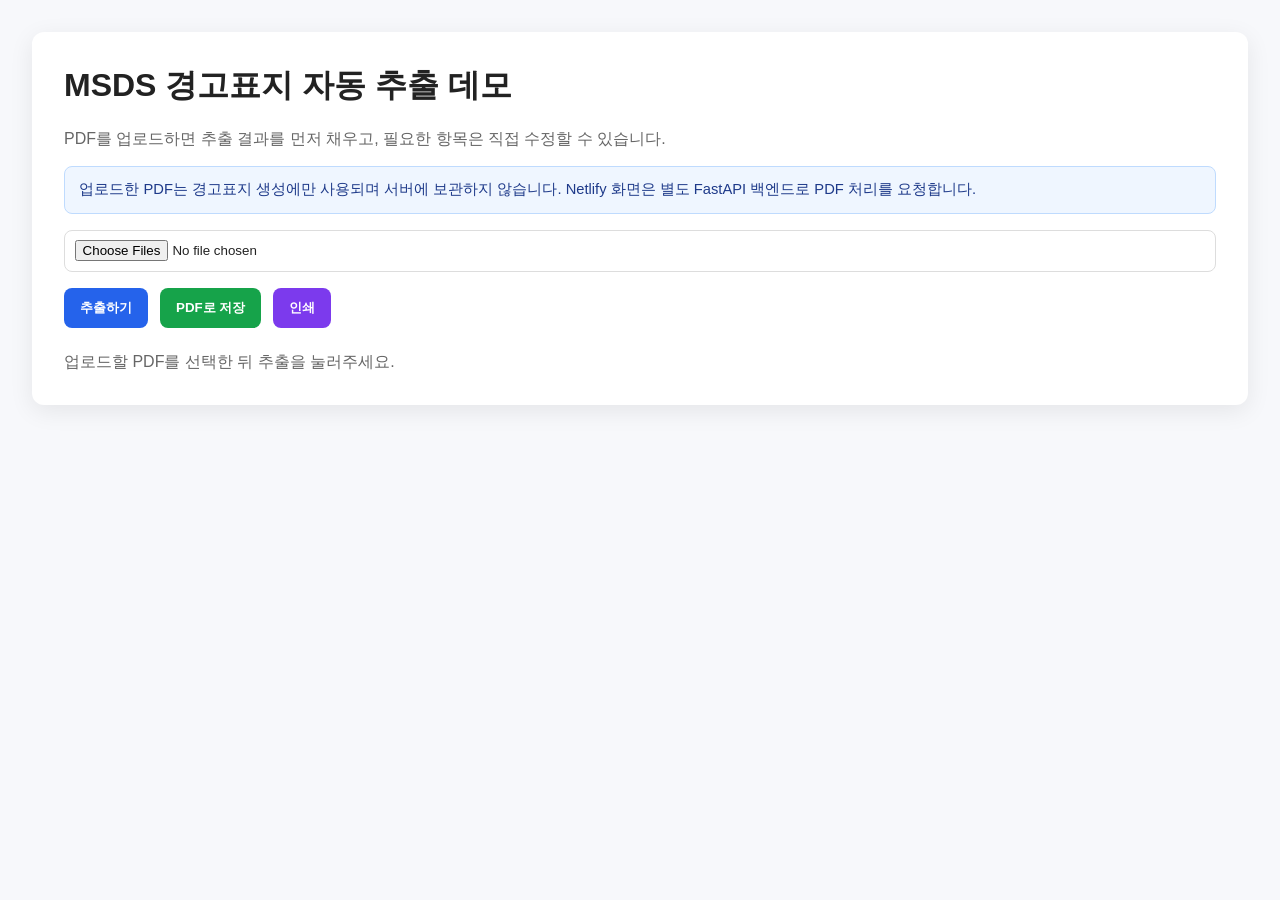
==== netlify/index.html @ 4b5869f7 "Add files via upload" ====
<!doctype html>
<html lang="ko">
  <head>
    <meta charset="utf-8" />
    <meta name="viewport" content="width=device-width, initial-scale=1" />
    <title>MSDS 경고표지 데모</title>
    <style>
      body { font-family: Arial, sans-serif; margin: 2rem; background: #f7f8fb; color: #222; }
      .wrap { max-width: 1180px; margin: 0 auto; background: white; padding: 2rem; border-radius: 12px; box-shadow: 0 6px 24px rgba(0,0,0,0.08); }
      h1 { margin-top: 0; }
      form { display: flex; flex-direction: column; gap: 1rem; margin-bottom: 1.5rem; }
      input[type="file"] { border: 1px solid #ddd; padding: 0.6rem; border-radius: 8px; }
      button { padding: 0.7rem 1rem; border: 0; border-radius: 8px; cursor: pointer; background: #2563eb; color: white; font-weight: bold; }
      input[type="text"], textarea, select { width: 100%; box-sizing: border-box; border: 1px solid #d1d5db; border-radius: 8px; padding: 0.55rem 0.65rem; font: inherit; background: #fff; }
      textarea { min-height: 96px; resize: vertical; line-height: 1.45; }
      .actions { display: flex; gap: 0.75rem; flex-wrap: wrap; }
      .card { border: 1px solid #e5e7eb; border-radius: 10px; padding: 1rem; margin-bottom: 1rem; }
      .muted { color: #666; }
      .notice { margin: 0 0 1rem; padding: 0.75rem 0.9rem; border: 1px solid #bfdbfe; border-radius: 8px; background: #eff6ff; color: #1e3a8a; font-size: 0.92rem; line-height: 1.45; }
      .grid { display: grid; gap: 1rem; }
      .field { margin-bottom: 0.85rem; }
      .label { display: block; font-weight: bold; color: #374151; margin-bottom: 0.35rem; }
      .two-col { display: grid; grid-template-columns: repeat(2, minmax(0, 1fr)); gap: 0.85rem; }
      .workbench { display: grid; grid-template-columns: minmax(0, 1.05fr) minmax(360px, 0.95fr); gap: 1rem; align-items: start; }
      .editor-panel, .preview-panel { min-width: 0; }
      .pictogram-list { display: flex; gap: 0.75rem; flex-wrap: wrap; margin-top: 0.5rem; }
      .pictogram-item { width: 86px; margin: 0; text-align: center; border: 1px solid #e5e7eb; border-radius: 8px; padding: 0.45rem; cursor: pointer; background: #fff; }
      .pictogram-item input { margin-bottom: 0.25rem; }
      .pictogram-item img { width: 54px; height: 54px; object-fit: contain; display: block; margin: 0 auto 0.3rem; }
      .pictogram-item span { font-size: 0.8rem; color: #374151; line-height: 1.2; }
      .pictogram-item:has(input:checked) { border-color: #2563eb; box-shadow: 0 0 0 2px rgba(37,99,235,0.15); }
      .warning-label { border: 2px solid #111827; background: #fff; color: #111827; }
      .warning-label h4 { margin: 0; padding: 0.7rem 0.85rem; font-size: 1.35rem; line-height: 1.25; text-align: center; border-bottom: 2px solid #111827; }
      .warning-body { padding: 0.9rem; }
      .signal-word { text-align: center; font-size: 1.25rem; font-weight: 800; margin-bottom: 0.8rem; }
      .preview-pictograms { display: flex; justify-content: center; gap: 0.55rem; flex-wrap: wrap; margin-bottom: 0.9rem; }
      .preview-pictograms img { width: 72px; height: 72px; object-fit: contain; }
      .preview-section { border-top: 1px solid #d1d5db; padding-top: 0.65rem; margin-top: 0.65rem; }
      .preview-section strong { display: block; margin-bottom: 0.35rem; }
      .preview-section ul { margin: 0; padding-left: 1.2rem; }
      .preview-section li { margin-bottom: 0.25rem; line-height: 1.35; }
      .preview-note { margin-top: 0.35rem; font-size: 0.82rem; color: #6b7280; }
      .supplier-box { font-size: 0.92rem; line-height: 1.4; }
      @media (max-width: 980px) { .workbench { grid-template-columns: 1fr; } }
      @media (max-width: 720px) { body { margin: 1rem; } .wrap { padding: 1rem; } .two-col { grid-template-columns: 1fr; } }
    </style>
  </head>
  <body>
    <div class="wrap">
      <h1>MSDS 경고표지 자동 추출 데모</h1>
      <p class="muted">PDF를 업로드하면 추출 결과를 먼저 채우고, 필요한 항목은 직접 수정할 수 있습니다.</p>
      <div class="notice">업로드한 PDF는 경고표지 생성에만 사용되며 서버에 보관하지 않습니다. Netlify 화면은 별도 FastAPI 백엔드로 PDF 처리를 요청합니다.</div>

      <form id="upload-form">
        <input id="files" type="file" name="files" multiple accept="application/pdf" />
        <div class="actions">
          <button type="submit">추출하기</button>
          <button type="button" id="download-btn" style="background:#16a34a;">PDF로 저장</button>
          <button type="button" id="print-btn" style="background:#7c3aed;">인쇄</button>
          <button type="button" id="reset-btn" style="background:#dc2626; display:none;">처음으로 돌아가기</button>
        </div>
      </form>

      <div id="status" class="muted">업로드할 PDF를 선택한 뒤 추출을 눌러주세요.</div>
      <div id="result" class="grid"></div>
    </div>

    <script src="/config.js"></script>
    <script>
      let lastResults = [];
      let pictogramOptions = [];
      const API_BASE_URL = (window.MSDS_API_BASE_URL || "").replace(/\/$/, "");
      const form = document.getElementById('upload-form');
      const resultDiv = document.getElementById('result');
      const statusDiv = document.getElementById('status');

      loadPictogramOptions();

      async function loadPictogramOptions() {
        try {
          const response = await fetch('/pictograms.json');
          const data = await response.json();
          pictogramOptions = data.options || [];
        } catch (error) {
          console.error(error);
        }
      }

      form.addEventListener('submit', async (event) => {
        event.preventDefault();
        const input = document.getElementById('files');
        const formData = new FormData();
        Array.from(input.files).forEach((file) => formData.append('files', file));

        statusDiv.textContent = '처리 중입니다...';
        try {
          const response = await fetch(apiUrl('/extract'), { method: 'POST', body: formData });
          const data = await response.json();
          if (!response.ok) throw new Error(data.detail || '처리할 수 없는 파일입니다.');
          lastResults = data.results || [];
          renderResults(lastResults);
          statusDiv.textContent = `${lastResults.length}개 파일 처리 완료`;
        } catch (error) {
          statusDiv.textContent = error.message || '오류가 발생했습니다.';
          console.error(error);
        }
      });

      document.getElementById('download-btn').addEventListener('click', async () => {
        if (!lastResults.length) return;
        const response = await fetch(apiUrl('/download-pdf'), {
          method: 'POST',
          headers: { 'Content-Type': 'application/json' },
          body: JSON.stringify({ results: lastResults })
        });
        if (!response.ok) {
          const data = await response.json().catch(() => ({}));
          statusDiv.textContent = data.detail || 'PDF 저장 중 오류가 발생했습니다.';
          return;
        }
        const blob = await response.blob();
        const url = URL.createObjectURL(blob);
        const link = document.createElement('a');
        link.href = url;
        link.download = getDownloadFilename(response) || getLocalDownloadFilename();
        link.click();
        URL.revokeObjectURL(url);
      });

      document.getElementById('print-btn').addEventListener('click', () => window.print());

      document.getElementById('reset-btn').addEventListener('click', () => {
        resultDiv.innerHTML = '';
        statusDiv.textContent = '업로드할 PDF를 선택한 뒤 추출을 눌러주세요.';
        document.getElementById('files').value = '';
        document.getElementById('reset-btn').style.display = 'none';
        lastResults = [];
      });

      function apiUrl(path) {
        return `${API_BASE_URL}${path}`;
      }

      function getDownloadFilename(response) {
        const header = response.headers.get('Content-Disposition') || '';
        const utf8Match = header.match(/filename\*=UTF-8''([^;]+)/i);
        if (utf8Match) return decodeURIComponent(utf8Match[1]);
        const asciiMatch = header.match(/filename="?([^";]+)"?/i);
        return asciiMatch ? asciiMatch[1] : '';
      }

      function getLocalDownloadFilename() {
        if (!lastResults.length) return '경고표지.pdf';
        const firstName = String(lastResults[0].filename || 'MSDS').replace(/\.pdf$/i, '').replace(/[\\/:*?"<>|]+/g, '_');
        return lastResults.length === 1 ? `경고표지_${firstName}.pdf` : `경고표지_${firstName}_외${lastResults.length - 1}건.pdf`;
      }

      function escapeHtml(value) {
        return String(value ?? '').replace(/[&<>"']/g, (char) => ({
          '&': '&amp;', '<': '&lt;', '>': '&gt;', '"': '&quot;', "'": '&#39;'
        })[char]);
      }

      function splitLines(value) {
        return String(value || '').split('\n').map((line) => line.trim()).filter(Boolean);
      }

      function joinLines(value) {
        return Array.isArray(value) ? value.join('\n') : '';
      }

      function refreshPictogramImages(item) {
        item.pictogram_images = item.pictograms.map((label) => {
          const option = pictogramOptions.find((entry) => entry.label === label);
          return option ? { label, url: option.url } : null;
        }).filter(Boolean);
      }

      function renderPictogramEditor(item, index) {
        const selected = new Set(item.pictograms || []);
        return `<div class="pictogram-list">${pictogramOptions.map((entry) => `
          <label class="pictogram-item">
            <input type="checkbox" data-index="${index}" data-field="pictograms" value="${escapeHtml(entry.label)}" ${selected.has(entry.label) ? 'checked' : ''} />
            <img src="${escapeHtml(entry.url)}" alt="${escapeHtml(entry.label)}" />
            <span>${escapeHtml(entry.label)}</span>
          </label>
        `).join('')}</div>`;
      }

      function renderPreview(item) {
        const supplier = item.supplier || {};
        const hazardList = item.hazard_phrases || [];
        const precautions = item.precaution_sections || {};
        const precautionGroups = [
          ['예방', precautions['예방'] || []],
          ['대응', precautions['대응'] || []],
          ['저장', precautions['저장'] || []],
          ['폐기', precautions['폐기'] || []]
        ].filter(([, entries]) => entries.length);
        const pictograms = (item.pictogram_images || []).map((entry) => `
          <img src="${escapeHtml(entry.url)}" alt="${escapeHtml(entry.label)}" title="${escapeHtml(entry.label)}" />
        `).join('');

        return `
          <div class="warning-label">
            <h4>${escapeHtml(item.product_name || '제품명')}</h4>
            <div class="warning-body">
              <div class="preview-pictograms">${pictograms}</div>
              <div class="signal-word">${escapeHtml(item.signal_word || '')}</div>
              <div class="preview-section">
                <strong>유해·위험 문구</strong>
                <ul>${hazardList.map((entry) => `<li>${escapeHtml(entry)}</li>`).join('')}</ul>
              </div>
              <div class="preview-section">
                <strong>예방조치 문구</strong>
                ${precautionGroups.map(([groupName, entries]) => `
                  <div class="preview-note">${escapeHtml(groupName)}</div>
                  <ul>${entries.map((entry) => `<li>${escapeHtml(entry)}</li>`).join('')}</ul>
                `).join('')}
              </div>
              <div class="preview-section supplier-box">
                <strong>공급자 정보</strong>
                <div>${escapeHtml(supplier.company_name || '')}</div>
                <div>${escapeHtml(supplier.address || '')}</div>
                <div>${escapeHtml(supplier.emergency_phone || '')}</div>
              </div>
            </div>
          </div>
        `;
      }

      function updatePrecautionStatements(item) {
        item.precaution_statements = Object.values(item.precaution_sections || {}).flat();
      }

      function updatePreview(index) {
        const target = resultDiv.querySelector(`[data-preview-index="${index}"]`);
        if (target) target.innerHTML = renderPreview(lastResults[index]);
      }

      function bindEditors() {
        resultDiv.querySelectorAll('input[type="text"], textarea, select').forEach((element) => {
          element.addEventListener('input', handleEdit);
          element.addEventListener('change', handleEdit);
        });
        resultDiv.querySelectorAll('input[type="checkbox"][data-field="pictograms"]').forEach((element) => {
          element.addEventListener('change', handlePictogramEdit);
        });
      }

      function handleEdit(event) {
        const element = event.currentTarget;
        const index = Number(element.dataset.index);
        const item = lastResults[index];
        const field = element.dataset.field;
        if (!item || !field) return;

        if (field.startsWith('supplier.')) {
          const key = field.split('.')[1];
          item.supplier = item.supplier || {};
          item.supplier[key] = element.value;
          updatePreview(index);
          return;
        }

        if (field.startsWith('precaution_sections.')) {
          const key = field.split('.')[1];
          item.precaution_sections = item.precaution_sections || {};
          item.precaution_sections[key] = splitLines(element.value);
          updatePrecautionStatements(item);
          updatePreview(index);
          return;
        }

        if (field === 'hazard_phrases') {
          item.hazard_phrases = splitLines(element.value);
          updatePreview(index);
          return;
        }

        item[field] = element.value;
        updatePreview(index);
      }

      function handlePictogramEdit(event) {
        const element = event.currentTarget;
        const index = Number(element.dataset.index);
        const item = lastResults[index];
        if (!item) return;
        const checked = [...resultDiv.querySelectorAll(`input[data-index="${index}"][data-field="pictograms"]:checked`)];
        item.pictograms = checked.map((input) => input.value);
        refreshPictogramImages(item);
        updatePreview(index);
      }

      function renderResults(results) {
        resultDiv.innerHTML = '';
        document.getElementById('reset-btn').style.display = 'inline-block';
        results.forEach((item, index) => {
          const card = document.createElement('div');
          card.className = 'card';
          const supplier = item.supplier || {};
          const sections = item.precaution_sections || {};

          card.innerHTML = `
            <h3>${escapeHtml(item.filename || '파일')}</h3>
            <div class="workbench">
              <div class="editor-panel">
                <div class="two-col">
                  <label class="field"><span class="label">제품명</span><input type="text" data-index="${index}" data-field="product_name" value="${escapeHtml(item.product_name || '')}" /></label>
                  <label class="field"><span class="label">신호어</span><select data-index="${index}" data-field="signal_word"><option value="위험" ${item.signal_word === '위험' ? 'selected' : ''}>위험</option><option value="경고" ${item.signal_word === '경고' ? 'selected' : ''}>경고</option><option value="" ${!item.signal_word ? 'selected' : ''}>없음</option></select></label>
                </div>
                <div class="field"><span class="label">그림문자</span>${renderPictogramEditor(item, index)}</div>
                <label class="field"><span class="label">유해·위험 문구</span><textarea data-index="${index}" data-field="hazard_phrases">${escapeHtml(joinLines(item.hazard_phrases))}</textarea></label>
                <div class="two-col">
                  <label class="field"><span class="label">예방</span><textarea data-index="${index}" data-field="precaution_sections.예방">${escapeHtml(joinLines(sections['예방']))}</textarea></label>
                  <label class="field"><span class="label">대응</span><textarea data-index="${index}" data-field="precaution_sections.대응">${escapeHtml(joinLines(sections['대응']))}</textarea></label>
                  <label class="field"><span class="label">저장</span><textarea data-index="${index}" data-field="precaution_sections.저장">${escapeHtml(joinLines(sections['저장']))}</textarea></label>
                  <label class="field"><span class="label">폐기</span><textarea data-index="${index}" data-field="precaution_sections.폐기">${escapeHtml(joinLines(sections['폐기']))}</textarea></label>
                </div>
                <div class="two-col">
                  <label class="field"><span class="label">공급자명</span><input type="text" data-index="${index}" data-field="supplier.company_name" value="${escapeHtml(supplier.company_name || '')}" /></label>
                  <label class="field"><span class="label">긴급 전화번호</span><input type="text" data-index="${index}" data-field="supplier.emergency_phone" value="${escapeHtml(supplier.emergency_phone || '')}" /></label>
                </div>
                <label class="field"><span class="label">주소</span><input type="text" data-index="${index}" data-field="supplier.address" value="${escapeHtml(supplier.address || '')}" /></label>
              </div>
              <div class="preview-panel" data-preview-index="${index}">${renderPreview(item)}</div>
            </div>
          `;
          resultDiv.appendChild(card);
        });
        bindEditors();
      }
    </script>
  </body>
</html>
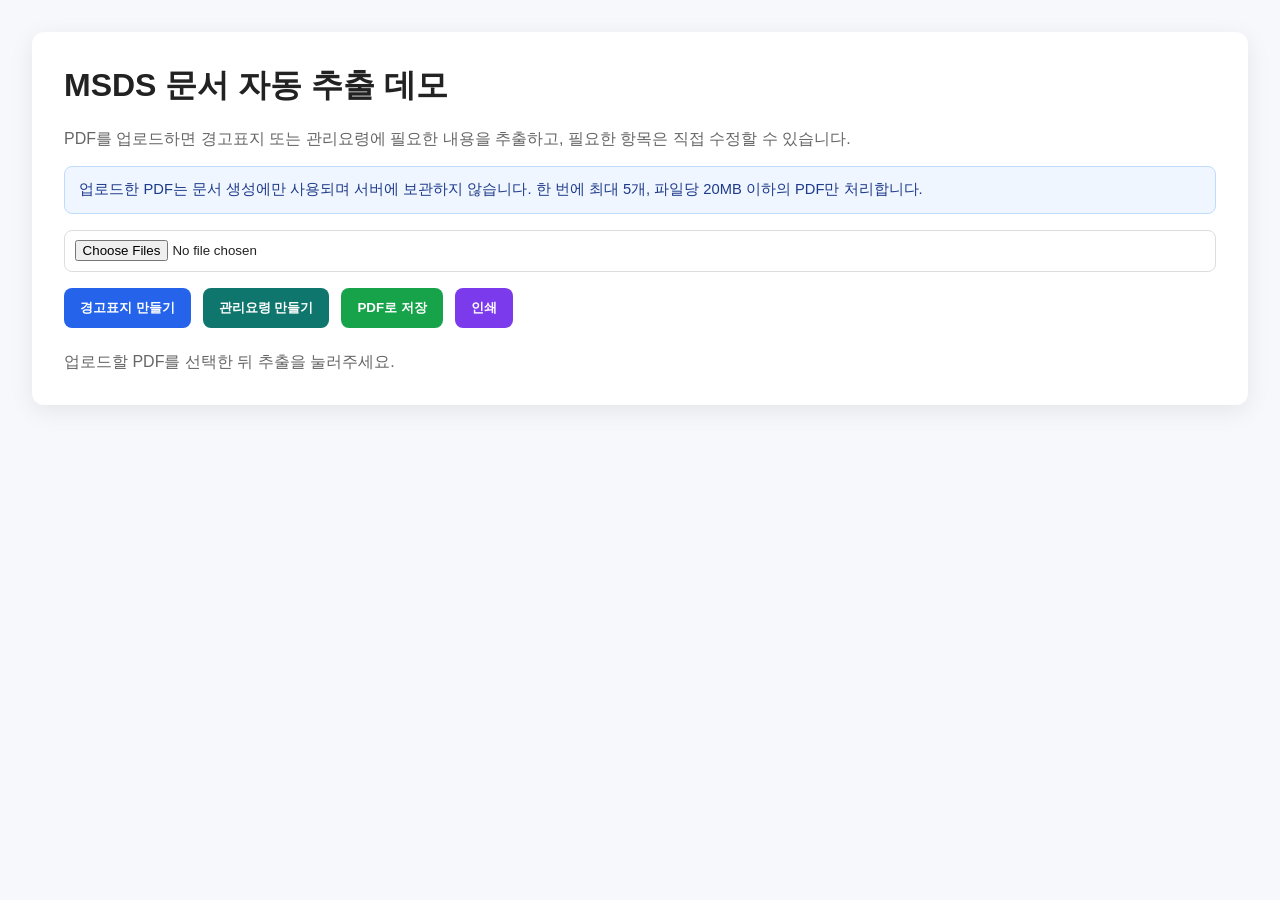
==== commit 66696615: "Update index.html" ====
--- a/netlify/index.html
+++ b/netlify/index.html
@@ -3,7 +3,7 @@
   <head>
     <meta charset="utf-8" />
     <meta name="viewport" content="width=device-width, initial-scale=1" />
-    <title>MSDS 경고표지 데모</title>
+    <title>MSDS 문서 생성 데모</title>
     <style>
       body { font-family: Arial, sans-serif; margin: 2rem; background: #f7f8fb; color: #222; }
       .wrap { max-width: 1180px; margin: 0 auto; background: white; padding: 2rem; border-radius: 12px; box-shadow: 0 6px 24px rgba(0,0,0,0.08); }
@@ -41,20 +41,24 @@
       .preview-section li { margin-bottom: 0.25rem; line-height: 1.35; }
       .preview-note { margin-top: 0.35rem; font-size: 0.82rem; color: #6b7280; }
       .supplier-box { font-size: 0.92rem; line-height: 1.4; }
+      .management-card { border: 1px solid #111827; background: #fff; padding: 1.2rem; color: #111827; }
+      .management-card h4 { margin: 0 0 0.9rem; text-align: center; font-size: 1.45rem; }
+      .management-product { font-weight: 700; margin-bottom: 1rem; }
       @media (max-width: 980px) { .workbench { grid-template-columns: 1fr; } }
       @media (max-width: 720px) { body { margin: 1rem; } .wrap { padding: 1rem; } .two-col { grid-template-columns: 1fr; } }
     </style>
   </head>
   <body>
     <div class="wrap">
-      <h1>MSDS 경고표지 자동 추출 데모</h1>
-      <p class="muted">PDF를 업로드하면 추출 결과를 먼저 채우고, 필요한 항목은 직접 수정할 수 있습니다.</p>
-      <div class="notice">업로드한 PDF는 경고표지 생성에만 사용되며 서버에 보관하지 않습니다. Netlify 화면은 별도 FastAPI 백엔드로 PDF 처리를 요청합니다.</div>
+      <h1>MSDS 문서 자동 추출 데모</h1>
+      <p class="muted">PDF를 업로드하면 경고표지 또는 관리요령에 필요한 내용을 추출하고, 필요한 항목은 직접 수정할 수 있습니다.</p>
+      <div class="notice">업로드한 PDF는 문서 생성에만 사용되며 서버에 보관하지 않습니다. 한 번에 최대 5개, 파일당 20MB 이하의 PDF만 처리합니다.</div>
 
       <form id="upload-form">
         <input id="files" type="file" name="files" multiple accept="application/pdf" />
         <div class="actions">
-          <button type="submit">추출하기</button>
+          <button type="submit" data-mode="warning">경고표지 만들기</button>
+          <button type="submit" data-mode="management" style="background:#0f766e;">관리요령 만들기</button>
           <button type="button" id="download-btn" style="background:#16a34a;">PDF로 저장</button>
           <button type="button" id="print-btn" style="background:#7c3aed;">인쇄</button>
           <button type="button" id="reset-btn" style="background:#dc2626; display:none;">처음으로 돌아가기</button>
@@ -69,6 +73,7 @@
     <script>
       let lastResults = [];
       let pictogramOptions = [];
+      let currentMode = 'warning';
       const API_BASE_URL = (window.MSDS_API_BASE_URL || "").replace(/\/$/, "");
       const form = document.getElementById('upload-form');
       const resultDiv = document.getElementById('result');
@@ -88,6 +93,7 @@
 
       form.addEventListener('submit', async (event) => {
         event.preventDefault();
+        currentMode = event.submitter?.dataset.mode || currentMode;
         const input = document.getElementById('files');
         const formData = new FormData();
         Array.from(input.files).forEach((file) => formData.append('files', file));
@@ -99,6 +105,7 @@
           if (!response.ok) throw new Error(data.detail || '처리할 수 없는 파일입니다.');
           lastResults = data.results || [];
           renderResults(lastResults);
+          document.getElementById('download-btn').textContent = currentMode === 'management' ? '관리요령 PDF로 저장' : '경고표지 PDF로 저장';
           statusDiv.textContent = `${lastResults.length}개 파일 처리 완료`;
         } catch (error) {
           statusDiv.textContent = error.message || '오류가 발생했습니다.';
@@ -108,7 +115,8 @@
 
       document.getElementById('download-btn').addEventListener('click', async () => {
         if (!lastResults.length) return;
-        const response = await fetch(apiUrl('/download-pdf'), {
+        const endpoint = currentMode === 'management' ? '/download-management-pdf' : '/download-pdf';
+        const response = await fetch(apiUrl(endpoint), {
           method: 'POST',
           headers: { 'Content-Type': 'application/json' },
           body: JSON.stringify({ results: lastResults })
@@ -137,10 +145,6 @@
         lastResults = [];
       });
 
-      function apiUrl(path) {
-        return `${API_BASE_URL}${path}`;
-      }
-
       function getDownloadFilename(response) {
         const header = response.headers.get('Content-Disposition') || '';
         const utf8Match = header.match(/filename\*=UTF-8''([^;]+)/i);
@@ -150,9 +154,19 @@
       }
 
       function getLocalDownloadFilename() {
-        if (!lastResults.length) return '경고표지.pdf';
+        const prefix = currentMode === 'management' ? '관리요령' : '경고표지';
+        if (!lastResults.length) return `${prefix}.pdf`;
         const firstName = String(lastResults[0].filename || 'MSDS').replace(/\.pdf$/i, '').replace(/[\\/:*?"<>|]+/g, '_');
-        return lastResults.length === 1 ? `경고표지_${firstName}.pdf` : `경고표지_${firstName}_외${lastResults.length - 1}건.pdf`;
+        return lastResults.length === 1 ? `${prefix}_${firstName}.pdf` : `${prefix}_${firstName}_외${lastResults.length - 1}건.pdf`;
+      }
+
+      function apiUrl(path) {
+        return `${API_BASE_URL}${path}`;
+      }
+
+      function pictogramPreviewUrl(entry) {
+        const localOption = pictogramOptions.find((option) => option.label === entry.label);
+        return localOption ? localOption.url : entry.url;
       }
 
       function escapeHtml(value) {
@@ -198,7 +212,7 @@
           ['폐기', precautions['폐기'] || []]
         ].filter(([, entries]) => entries.length);
         const pictograms = (item.pictogram_images || []).map((entry) => `
-          <img src="${escapeHtml(entry.url)}" alt="${escapeHtml(entry.label)}" title="${escapeHtml(entry.label)}" />
+          <img src="${escapeHtml(pictogramPreviewUrl(entry))}" alt="${escapeHtml(entry.label)}" title="${escapeHtml(entry.label)}" />
         `).join('');
 
         return `
@@ -229,13 +243,44 @@
         `;
       }
 
+      function managementValue(item, key) {
+        const management = item.management || {};
+        if (key === 'product_name') return management.product_name || item.product_name || '';
+        return management[key] || [];
+      }
+
+      function renderManagementPreview(item) {
+        const management = item.management || {};
+        const productName = management.product_name || item.product_name || '제품명';
+        const sections = [
+          ['유해성·위험성', management.hazard_risk || []],
+          ['취급주의사항', management.handling_precautions || []],
+          ['적절한 보호구', management.protective_equipment || []],
+          ['응급조치 요령', management.first_aid || []]
+        ];
+
+        return `
+          <div class="management-card">
+            <h4>MSDS 관리요령</h4>
+            <div class="management-product">제품명: ${escapeHtml(productName)}</div>
+            ${sections.map(([title, entries]) => `
+              <div class="preview-section">
+                <strong>${escapeHtml(title)}</strong>
+                <ul>${entries.map((entry) => `<li>${escapeHtml(entry)}</li>`).join('')}</ul>
+              </div>
+            `).join('')}
+          </div>
+        `;
+      }
+
       function updatePrecautionStatements(item) {
         item.precaution_statements = Object.values(item.precaution_sections || {}).flat();
       }
 
       function updatePreview(index) {
         const target = resultDiv.querySelector(`[data-preview-index="${index}"]`);
-        if (target) target.innerHTML = renderPreview(lastResults[index]);
+        if (!target) return;
+        target.innerHTML = currentMode === 'management' ? renderManagementPreview(lastResults[index]) : renderPreview(lastResults[index]);
       }
 
       function bindEditors() {
@@ -254,6 +299,18 @@
         const item = lastResults[index];
         const field = element.dataset.field;
         if (!item || !field) return;
+
+        if (field.startsWith('management.')) {
+          const key = field.split('.')[1];
+          item.management = item.management || {};
+          if (key === 'product_name') {
+            item.management[key] = element.value;
+          } else {
+            item.management[key] = splitLines(element.value);
+          }
+          updatePreview(index);
+          return;
+        }
 
         if (field.startsWith('supplier.')) {
           const key = field.split('.')[1];
@@ -296,6 +353,10 @@
       function renderResults(results) {
         resultDiv.innerHTML = '';
         document.getElementById('reset-btn').style.display = 'inline-block';
+        if (currentMode === 'management') {
+          renderManagementResults(results);
+          return;
+        }
         results.forEach((item, index) => {
           const card = document.createElement('div');
           card.className = 'card';
@@ -331,9 +392,33 @@
         });
         bindEditors();
       }
+
+      function renderManagementResults(results) {
+        results.forEach((item, index) => {
+          item.management = item.management || {};
+          if (!item.management.product_name) item.management.product_name = item.product_name || '';
+
+          const card = document.createElement('div');
+          card.className = 'card';
+          card.innerHTML = `
+            <h3>${escapeHtml(item.filename || '파일')}</h3>
+            <div class="workbench">
+              <div class="editor-panel">
+                <label class="field"><span class="label">제품명</span><input type="text" data-index="${index}" data-field="management.product_name" value="${escapeHtml(managementValue(item, 'product_name'))}" /></label>
+                <label class="field"><span class="label">유해성·위험성</span><textarea data-index="${index}" data-field="management.hazard_risk">${escapeHtml(joinLines(managementValue(item, 'hazard_risk')))}</textarea></label>
+                <label class="field"><span class="label">취급주의사항</span><textarea data-index="${index}" data-field="management.handling_precautions">${escapeHtml(joinLines(managementValue(item, 'handling_precautions')))}</textarea></label>
+                <label class="field"><span class="label">적절한 보호구</span><textarea data-index="${index}" data-field="management.protective_equipment">${escapeHtml(joinLines(managementValue(item, 'protective_equipment')))}</textarea></label>
+                <label class="field"><span class="label">응급조치 요령</span><textarea data-index="${index}" data-field="management.first_aid">${escapeHtml(joinLines(managementValue(item, 'first_aid')))}</textarea></label>
+              </div>
+              <div class="preview-panel" data-preview-index="${index}">${renderManagementPreview(item)}</div>
+            </div>
+          `;
+          resultDiv.appendChild(card);
+        });
+        bindEditors();
+      }
     </script>
   </body>
 </html>
 
 
-
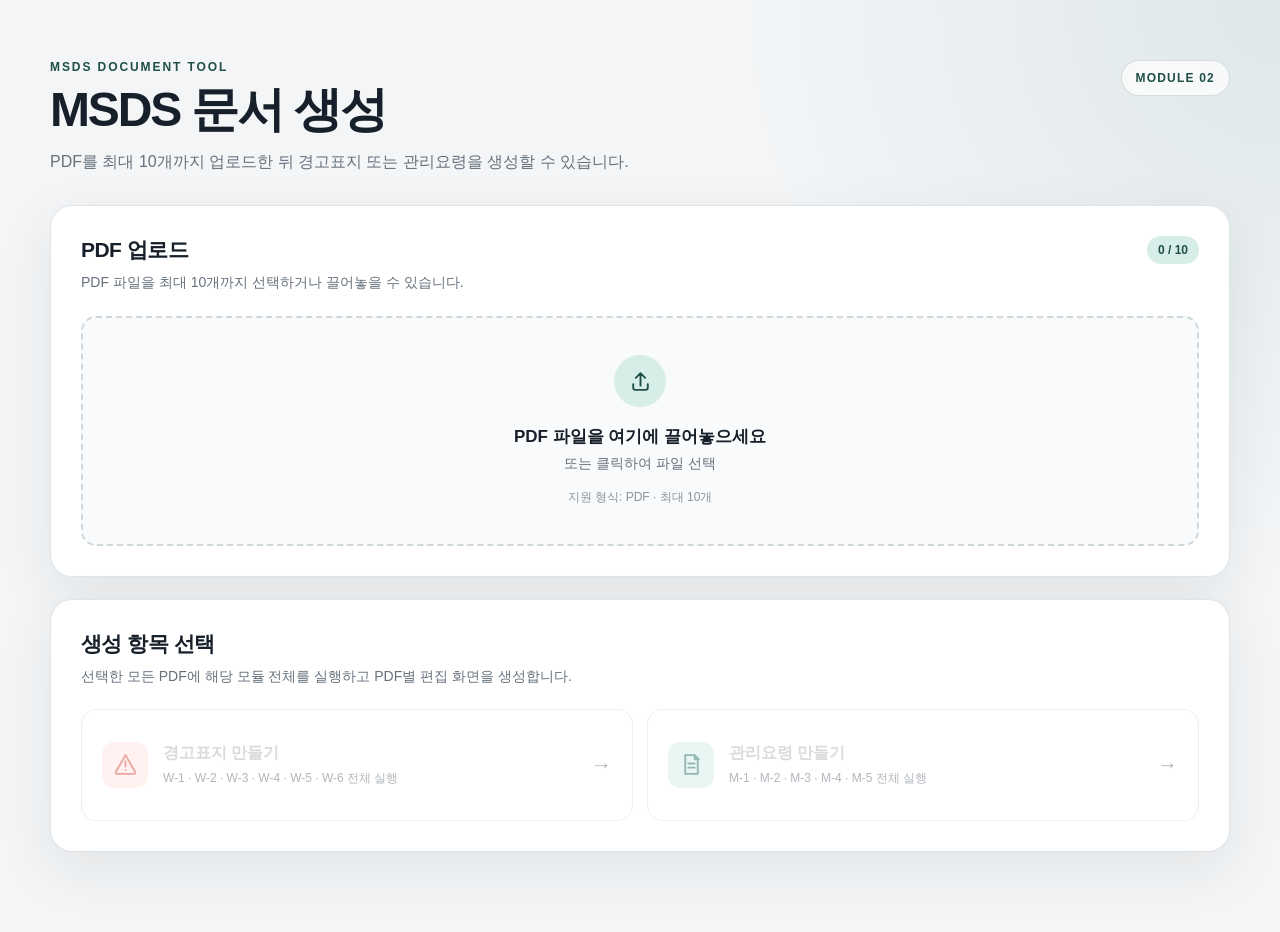
==== commit ba27656d: "Fix pictogram images on Netlify" ====
--- a/netlify/index.html
+++ b/netlify/index.html
@@ -1,424 +1,288 @@
-<!doctype html>
-<html lang="ko">
-  <head>
-    <meta charset="utf-8" />
-    <meta name="viewport" content="width=device-width, initial-scale=1" />
-    <title>MSDS 문서 생성 데모</title>
-    <style>
-      body { font-family: Arial, sans-serif; margin: 2rem; background: #f7f8fb; color: #222; }
-      .wrap { max-width: 1180px; margin: 0 auto; background: white; padding: 2rem; border-radius: 12px; box-shadow: 0 6px 24px rgba(0,0,0,0.08); }
-      h1 { margin-top: 0; }
-      form { display: flex; flex-direction: column; gap: 1rem; margin-bottom: 1.5rem; }
-      input[type="file"] { border: 1px solid #ddd; padding: 0.6rem; border-radius: 8px; }
-      button { padding: 0.7rem 1rem; border: 0; border-radius: 8px; cursor: pointer; background: #2563eb; color: white; font-weight: bold; }
-      input[type="text"], textarea, select { width: 100%; box-sizing: border-box; border: 1px solid #d1d5db; border-radius: 8px; padding: 0.55rem 0.65rem; font: inherit; background: #fff; }
-      textarea { min-height: 96px; resize: vertical; line-height: 1.45; }
-      .actions { display: flex; gap: 0.75rem; flex-wrap: wrap; }
-      .card { border: 1px solid #e5e7eb; border-radius: 10px; padding: 1rem; margin-bottom: 1rem; }
-      .muted { color: #666; }
-      .notice { margin: 0 0 1rem; padding: 0.75rem 0.9rem; border: 1px solid #bfdbfe; border-radius: 8px; background: #eff6ff; color: #1e3a8a; font-size: 0.92rem; line-height: 1.45; }
-      .grid { display: grid; gap: 1rem; }
-      .field { margin-bottom: 0.85rem; }
-      .label { display: block; font-weight: bold; color: #374151; margin-bottom: 0.35rem; }
-      .two-col { display: grid; grid-template-columns: repeat(2, minmax(0, 1fr)); gap: 0.85rem; }
-      .workbench { display: grid; grid-template-columns: minmax(0, 1.05fr) minmax(360px, 0.95fr); gap: 1rem; align-items: start; }
-      .editor-panel, .preview-panel { min-width: 0; }
-      .pictogram-list { display: flex; gap: 0.75rem; flex-wrap: wrap; margin-top: 0.5rem; }
-      .pictogram-item { width: 86px; margin: 0; text-align: center; border: 1px solid #e5e7eb; border-radius: 8px; padding: 0.45rem; cursor: pointer; background: #fff; }
-      .pictogram-item input { margin-bottom: 0.25rem; }
-      .pictogram-item img { width: 54px; height: 54px; object-fit: contain; display: block; margin: 0 auto 0.3rem; }
-      .pictogram-item span { font-size: 0.8rem; color: #374151; line-height: 1.2; }
-      .pictogram-item:has(input:checked) { border-color: #2563eb; box-shadow: 0 0 0 2px rgba(37,99,235,0.15); }
-      .warning-label { border: 2px solid #111827; background: #fff; color: #111827; }
-      .warning-label h4 { margin: 0; padding: 0.7rem 0.85rem; font-size: 1.35rem; line-height: 1.25; text-align: center; border-bottom: 2px solid #111827; }
-      .warning-body { padding: 0.9rem; }
-      .signal-word { text-align: center; font-size: 1.25rem; font-weight: 800; margin-bottom: 0.8rem; }
-      .preview-pictograms { display: flex; justify-content: center; gap: 0.55rem; flex-wrap: wrap; margin-bottom: 0.9rem; }
-      .preview-pictograms img { width: 72px; height: 72px; object-fit: contain; }
-      .preview-section { border-top: 1px solid #d1d5db; padding-top: 0.65rem; margin-top: 0.65rem; }
-      .preview-section strong { display: block; margin-bottom: 0.35rem; }
-      .preview-section ul { margin: 0; padding-left: 1.2rem; }
-      .preview-section li { margin-bottom: 0.25rem; line-height: 1.35; }
-      .preview-note { margin-top: 0.35rem; font-size: 0.82rem; color: #6b7280; }
-      .supplier-box { font-size: 0.92rem; line-height: 1.4; }
-      .management-card { border: 1px solid #111827; background: #fff; padding: 1.2rem; color: #111827; }
-      .management-card h4 { margin: 0 0 0.9rem; text-align: center; font-size: 1.45rem; }
-      .management-product { font-weight: 700; margin-bottom: 1rem; }
-      @media (max-width: 980px) { .workbench { grid-template-columns: 1fr; } }
-      @media (max-width: 720px) { body { margin: 1rem; } .wrap { padding: 1rem; } .two-col { grid-template-columns: 1fr; } }
-    </style>
-  </head>
-  <body>
-    <div class="wrap">
-      <h1>MSDS 문서 자동 추출 데모</h1>
-      <p class="muted">PDF를 업로드하면 경고표지 또는 관리요령에 필요한 내용을 추출하고, 필요한 항목은 직접 수정할 수 있습니다.</p>
-      <div class="notice">업로드한 PDF는 문서 생성에만 사용되며 서버에 보관하지 않습니다. 한 번에 최대 5개, 파일당 20MB 이하의 PDF만 처리합니다.</div>
-
-      <form id="upload-form">
-        <input id="files" type="file" name="files" multiple accept="application/pdf" />
-        <div class="actions">
-          <button type="submit" data-mode="warning">경고표지 만들기</button>
-          <button type="submit" data-mode="management" style="background:#0f766e;">관리요령 만들기</button>
-          <button type="button" id="download-btn" style="background:#16a34a;">PDF로 저장</button>
-          <button type="button" id="print-btn" style="background:#7c3aed;">인쇄</button>
-          <button type="button" id="reset-btn" style="background:#dc2626; display:none;">처음으로 돌아가기</button>
-        </div>
-      </form>
-
-      <div id="status" class="muted">업로드할 PDF를 선택한 뒤 추출을 눌러주세요.</div>
-      <div id="result" class="grid"></div>
-    </div>
-
-    <script src="/config.js"></script>
-    <script>
-      let lastResults = [];
-      let pictogramOptions = [];
-      let currentMode = 'warning';
-      const API_BASE_URL = (window.MSDS_API_BASE_URL || "").replace(/\/$/, "");
-      const form = document.getElementById('upload-form');
-      const resultDiv = document.getElementById('result');
-      const statusDiv = document.getElementById('status');
-
-      loadPictogramOptions();
-
-      async function loadPictogramOptions() {
-        try {
-          const response = await fetch('/pictograms.json');
-          const data = await response.json();
-          pictogramOptions = data.options || [];
-        } catch (error) {
-          console.error(error);
-        }
-      }
-
-      form.addEventListener('submit', async (event) => {
-        event.preventDefault();
-        currentMode = event.submitter?.dataset.mode || currentMode;
-        const input = document.getElementById('files');
-        const formData = new FormData();
-        Array.from(input.files).forEach((file) => formData.append('files', file));
-
-        statusDiv.textContent = '처리 중입니다...';
-        try {
-          const response = await fetch(apiUrl('/extract'), { method: 'POST', body: formData });
-          const data = await response.json();
-          if (!response.ok) throw new Error(data.detail || '처리할 수 없는 파일입니다.');
-          lastResults = data.results || [];
-          renderResults(lastResults);
-          document.getElementById('download-btn').textContent = currentMode === 'management' ? '관리요령 PDF로 저장' : '경고표지 PDF로 저장';
-          statusDiv.textContent = `${lastResults.length}개 파일 처리 완료`;
-        } catch (error) {
-          statusDiv.textContent = error.message || '오류가 발생했습니다.';
-          console.error(error);
-        }
-      });
-
-      document.getElementById('download-btn').addEventListener('click', async () => {
-        if (!lastResults.length) return;
-        const endpoint = currentMode === 'management' ? '/download-management-pdf' : '/download-pdf';
-        const response = await fetch(apiUrl(endpoint), {
-          method: 'POST',
-          headers: { 'Content-Type': 'application/json' },
-          body: JSON.stringify({ results: lastResults })
-        });
-        if (!response.ok) {
-          const data = await response.json().catch(() => ({}));
-          statusDiv.textContent = data.detail || 'PDF 저장 중 오류가 발생했습니다.';
-          return;
-        }
-        const blob = await response.blob();
-        const url = URL.createObjectURL(blob);
-        const link = document.createElement('a');
-        link.href = url;
-        link.download = getDownloadFilename(response) || getLocalDownloadFilename();
-        link.click();
-        URL.revokeObjectURL(url);
-      });
-
-      document.getElementById('print-btn').addEventListener('click', () => window.print());
-
-      document.getElementById('reset-btn').addEventListener('click', () => {
-        resultDiv.innerHTML = '';
-        statusDiv.textContent = '업로드할 PDF를 선택한 뒤 추출을 눌러주세요.';
-        document.getElementById('files').value = '';
-        document.getElementById('reset-btn').style.display = 'none';
-        lastResults = [];
-      });
-
-      function getDownloadFilename(response) {
-        const header = response.headers.get('Content-Disposition') || '';
-        const utf8Match = header.match(/filename\*=UTF-8''([^;]+)/i);
-        if (utf8Match) return decodeURIComponent(utf8Match[1]);
-        const asciiMatch = header.match(/filename="?([^";]+)"?/i);
-        return asciiMatch ? asciiMatch[1] : '';
-      }
-
-      function getLocalDownloadFilename() {
-        const prefix = currentMode === 'management' ? '관리요령' : '경고표지';
-        if (!lastResults.length) return `${prefix}.pdf`;
-        const firstName = String(lastResults[0].filename || 'MSDS').replace(/\.pdf$/i, '').replace(/[\\/:*?"<>|]+/g, '_');
-        return lastResults.length === 1 ? `${prefix}_${firstName}.pdf` : `${prefix}_${firstName}_외${lastResults.length - 1}건.pdf`;
-      }
-
-      function apiUrl(path) {
-        return `${API_BASE_URL}${path}`;
-      }
-
-      function pictogramPreviewUrl(entry) {
-        const localOption = pictogramOptions.find((option) => option.label === entry.label);
-        return localOption ? localOption.url : entry.url;
-      }
-
-      function escapeHtml(value) {
-        return String(value ?? '').replace(/[&<>"']/g, (char) => ({
-          '&': '&amp;', '<': '&lt;', '>': '&gt;', '"': '&quot;', "'": '&#39;'
-        })[char]);
-      }
-
-      function splitLines(value) {
-        return String(value || '').split('\n').map((line) => line.trim()).filter(Boolean);
-      }
-
-      function joinLines(value) {
-        return Array.isArray(value) ? value.join('\n') : '';
-      }
-
-      function refreshPictogramImages(item) {
-        item.pictogram_images = item.pictograms.map((label) => {
-          const option = pictogramOptions.find((entry) => entry.label === label);
-          return option ? { label, url: option.url } : null;
-        }).filter(Boolean);
-      }
-
-      function renderPictogramEditor(item, index) {
-        const selected = new Set(item.pictograms || []);
-        return `<div class="pictogram-list">${pictogramOptions.map((entry) => `
-          <label class="pictogram-item">
-            <input type="checkbox" data-index="${index}" data-field="pictograms" value="${escapeHtml(entry.label)}" ${selected.has(entry.label) ? 'checked' : ''} />
-            <img src="${escapeHtml(entry.url)}" alt="${escapeHtml(entry.label)}" />
-            <span>${escapeHtml(entry.label)}</span>
-          </label>
-        `).join('')}</div>`;
-      }
-
-      function renderPreview(item) {
-        const supplier = item.supplier || {};
-        const hazardList = item.hazard_phrases || [];
-        const precautions = item.precaution_sections || {};
-        const precautionGroups = [
-          ['예방', precautions['예방'] || []],
-          ['대응', precautions['대응'] || []],
-          ['저장', precautions['저장'] || []],
-          ['폐기', precautions['폐기'] || []]
-        ].filter(([, entries]) => entries.length);
-        const pictograms = (item.pictogram_images || []).map((entry) => `
-          <img src="${escapeHtml(pictogramPreviewUrl(entry))}" alt="${escapeHtml(entry.label)}" title="${escapeHtml(entry.label)}" />
-        `).join('');
-
-        return `
-          <div class="warning-label">
-            <h4>${escapeHtml(item.product_name || '제품명')}</h4>
-            <div class="warning-body">
-              <div class="preview-pictograms">${pictograms}</div>
-              <div class="signal-word">${escapeHtml(item.signal_word || '')}</div>
-              <div class="preview-section">
-                <strong>유해·위험 문구</strong>
-                <ul>${hazardList.map((entry) => `<li>${escapeHtml(entry)}</li>`).join('')}</ul>
-              </div>
-              <div class="preview-section">
-                <strong>예방조치 문구</strong>
-                ${precautionGroups.map(([groupName, entries]) => `
-                  <div class="preview-note">${escapeHtml(groupName)}</div>
-                  <ul>${entries.map((entry) => `<li>${escapeHtml(entry)}</li>`).join('')}</ul>
-                `).join('')}
-              </div>
-              <div class="preview-section supplier-box">
-                <strong>공급자 정보</strong>
-                <div>${escapeHtml(supplier.company_name || '')}</div>
-                <div>${escapeHtml(supplier.address || '')}</div>
-                <div>${escapeHtml(supplier.emergency_phone || '')}</div>
-              </div>
-            </div>
-          </div>
-        `;
-      }
-
-      function managementValue(item, key) {
-        const management = item.management || {};
-        if (key === 'product_name') return management.product_name || item.product_name || '';
-        return management[key] || [];
-      }
-
-      function renderManagementPreview(item) {
-        const management = item.management || {};
-        const productName = management.product_name || item.product_name || '제품명';
-        const sections = [
-          ['유해성·위험성', management.hazard_risk || []],
-          ['취급주의사항', management.handling_precautions || []],
-          ['적절한 보호구', management.protective_equipment || []],
-          ['응급조치 요령', management.first_aid || []]
-        ];
-
-        return `
-          <div class="management-card">
-            <h4>MSDS 관리요령</h4>
-            <div class="management-product">제품명: ${escapeHtml(productName)}</div>
-            ${sections.map(([title, entries]) => `
-              <div class="preview-section">
-                <strong>${escapeHtml(title)}</strong>
-                <ul>${entries.map((entry) => `<li>${escapeHtml(entry)}</li>`).join('')}</ul>
-              </div>
-            `).join('')}
-          </div>
-        `;
-      }
-
-      function updatePrecautionStatements(item) {
-        item.precaution_statements = Object.values(item.precaution_sections || {}).flat();
-      }
-
-      function updatePreview(index) {
-        const target = resultDiv.querySelector(`[data-preview-index="${index}"]`);
-        if (!target) return;
-        target.innerHTML = currentMode === 'management' ? renderManagementPreview(lastResults[index]) : renderPreview(lastResults[index]);
-      }
-
-      function bindEditors() {
-        resultDiv.querySelectorAll('input[type="text"], textarea, select').forEach((element) => {
-          element.addEventListener('input', handleEdit);
-          element.addEventListener('change', handleEdit);
-        });
-        resultDiv.querySelectorAll('input[type="checkbox"][data-field="pictograms"]').forEach((element) => {
-          element.addEventListener('change', handlePictogramEdit);
-        });
-      }
-
-      function handleEdit(event) {
-        const element = event.currentTarget;
-        const index = Number(element.dataset.index);
-        const item = lastResults[index];
-        const field = element.dataset.field;
-        if (!item || !field) return;
-
-        if (field.startsWith('management.')) {
-          const key = field.split('.')[1];
-          item.management = item.management || {};
-          if (key === 'product_name') {
-            item.management[key] = element.value;
-          } else {
-            item.management[key] = splitLines(element.value);
-          }
-          updatePreview(index);
-          return;
-        }
-
-        if (field.startsWith('supplier.')) {
-          const key = field.split('.')[1];
-          item.supplier = item.supplier || {};
-          item.supplier[key] = element.value;
-          updatePreview(index);
-          return;
-        }
-
-        if (field.startsWith('precaution_sections.')) {
-          const key = field.split('.')[1];
-          item.precaution_sections = item.precaution_sections || {};
-          item.precaution_sections[key] = splitLines(element.value);
-          updatePrecautionStatements(item);
-          updatePreview(index);
-          return;
-        }
-
-        if (field === 'hazard_phrases') {
-          item.hazard_phrases = splitLines(element.value);
-          updatePreview(index);
-          return;
-        }
-
-        item[field] = element.value;
-        updatePreview(index);
-      }
-
-      function handlePictogramEdit(event) {
-        const element = event.currentTarget;
-        const index = Number(element.dataset.index);
-        const item = lastResults[index];
-        if (!item) return;
-        const checked = [...resultDiv.querySelectorAll(`input[data-index="${index}"][data-field="pictograms"]:checked`)];
-        item.pictograms = checked.map((input) => input.value);
-        refreshPictogramImages(item);
-        updatePreview(index);
-      }
-
-      function renderResults(results) {
-        resultDiv.innerHTML = '';
-        document.getElementById('reset-btn').style.display = 'inline-block';
-        if (currentMode === 'management') {
-          renderManagementResults(results);
-          return;
-        }
-        results.forEach((item, index) => {
-          const card = document.createElement('div');
-          card.className = 'card';
-          const supplier = item.supplier || {};
-          const sections = item.precaution_sections || {};
-
-          card.innerHTML = `
-            <h3>${escapeHtml(item.filename || '파일')}</h3>
-            <div class="workbench">
-              <div class="editor-panel">
-                <div class="two-col">
-                  <label class="field"><span class="label">제품명</span><input type="text" data-index="${index}" data-field="product_name" value="${escapeHtml(item.product_name || '')}" /></label>
-                  <label class="field"><span class="label">신호어</span><select data-index="${index}" data-field="signal_word"><option value="위험" ${item.signal_word === '위험' ? 'selected' : ''}>위험</option><option value="경고" ${item.signal_word === '경고' ? 'selected' : ''}>경고</option><option value="" ${!item.signal_word ? 'selected' : ''}>없음</option></select></label>
-                </div>
-                <div class="field"><span class="label">그림문자</span>${renderPictogramEditor(item, index)}</div>
-                <label class="field"><span class="label">유해·위험 문구</span><textarea data-index="${index}" data-field="hazard_phrases">${escapeHtml(joinLines(item.hazard_phrases))}</textarea></label>
-                <div class="two-col">
-                  <label class="field"><span class="label">예방</span><textarea data-index="${index}" data-field="precaution_sections.예방">${escapeHtml(joinLines(sections['예방']))}</textarea></label>
-                  <label class="field"><span class="label">대응</span><textarea data-index="${index}" data-field="precaution_sections.대응">${escapeHtml(joinLines(sections['대응']))}</textarea></label>
-                  <label class="field"><span class="label">저장</span><textarea data-index="${index}" data-field="precaution_sections.저장">${escapeHtml(joinLines(sections['저장']))}</textarea></label>
-                  <label class="field"><span class="label">폐기</span><textarea data-index="${index}" data-field="precaution_sections.폐기">${escapeHtml(joinLines(sections['폐기']))}</textarea></label>
-                </div>
-                <div class="two-col">
-                  <label class="field"><span class="label">공급자명</span><input type="text" data-index="${index}" data-field="supplier.company_name" value="${escapeHtml(supplier.company_name || '')}" /></label>
-                  <label class="field"><span class="label">긴급 전화번호</span><input type="text" data-index="${index}" data-field="supplier.emergency_phone" value="${escapeHtml(supplier.emergency_phone || '')}" /></label>
-                </div>
-                <label class="field"><span class="label">주소</span><input type="text" data-index="${index}" data-field="supplier.address" value="${escapeHtml(supplier.address || '')}" /></label>
-              </div>
-              <div class="preview-panel" data-preview-index="${index}">${renderPreview(item)}</div>
-            </div>
-          `;
-          resultDiv.appendChild(card);
-        });
-        bindEditors();
-      }
-
-      function renderManagementResults(results) {
-        results.forEach((item, index) => {
-          item.management = item.management || {};
-          if (!item.management.product_name) item.management.product_name = item.product_name || '';
-
-          const card = document.createElement('div');
-          card.className = 'card';
-          card.innerHTML = `
-            <h3>${escapeHtml(item.filename || '파일')}</h3>
-            <div class="workbench">
-              <div class="editor-panel">
-                <label class="field"><span class="label">제품명</span><input type="text" data-index="${index}" data-field="management.product_name" value="${escapeHtml(managementValue(item, 'product_name'))}" /></label>
-                <label class="field"><span class="label">유해성·위험성</span><textarea data-index="${index}" data-field="management.hazard_risk">${escapeHtml(joinLines(managementValue(item, 'hazard_risk')))}</textarea></label>
-                <label class="field"><span class="label">취급주의사항</span><textarea data-index="${index}" data-field="management.handling_precautions">${escapeHtml(joinLines(managementValue(item, 'handling_precautions')))}</textarea></label>
-                <label class="field"><span class="label">적절한 보호구</span><textarea data-index="${index}" data-field="management.protective_equipment">${escapeHtml(joinLines(managementValue(item, 'protective_equipment')))}</textarea></label>
-                <label class="field"><span class="label">응급조치 요령</span><textarea data-index="${index}" data-field="management.first_aid">${escapeHtml(joinLines(managementValue(item, 'first_aid')))}</textarea></label>
-              </div>
-              <div class="preview-panel" data-preview-index="${index}">${renderManagementPreview(item)}</div>
-            </div>
-          `;
-          resultDiv.appendChild(card);
-        });
-        bindEditors();
-      }
-    </script>
-  </body>
-</html>
-
-
+<!DOCTYPE html>
+<html lang="ko">
+<head>
+  <meta charset="UTF-8" />
+  <meta name="viewport" content="width=device-width, initial-scale=1.0" />
+  <meta name="description" content="MSDS PDF를 업로드하여 경고표지와 관리요령을 생성·편집·저장·인쇄하는 웹앱" />
+  <title>MSDS 문서 생성</title>
+  <link rel="stylesheet" href="styles.css?v=20260805-3" />
+</head>
+<body>
+  <main class="app-shell">
+    <div id="uploadView">
+      <header class="page-header">
+        <div>
+          <p class="eyebrow">MSDS DOCUMENT TOOL</p>
+          <h1>MSDS 문서 생성</h1>
+          <p class="subtitle">PDF를 최대 10개까지 업로드한 뒤 경고표지 또는 관리요령을 생성할 수 있습니다.</p>
+        </div>
+        <div class="step-badge">MODULE 02</div>
+      </header>
+
+      <section class="upload-card" aria-labelledby="upload-title">
+        <div class="section-heading">
+          <div>
+            <h2 id="upload-title">PDF 업로드</h2>
+            <p>PDF 파일을 최대 10개까지 선택하거나 끌어놓을 수 있습니다.</p>
+          </div>
+          <span id="fileCounter" class="counter">0 / 10</span>
+        </div>
+
+        <input id="pdfInput" class="visually-hidden" type="file" accept="application/pdf,.pdf" multiple />
+        <label id="dropZone" class="drop-zone" for="pdfInput" tabindex="0">
+          <span class="upload-icon" aria-hidden="true">
+            <svg viewBox="0 0 24 24"><path d="M12 16V4m0 0L7.5 8.5M12 4l4.5 4.5M5 14.5V18a2 2 0 0 0 2 2h10a2 2 0 0 0 2-2v-3.5" /></svg>
+          </span>
+          <strong>PDF 파일을 여기에 끌어놓으세요</strong>
+          <span>또는 클릭하여 파일 선택</span>
+          <small>지원 형식: PDF · 최대 10개</small>
+        </label>
+
+        <div id="message" class="message" role="status" aria-live="polite"></div>
+        <div id="fileArea" class="file-area" hidden>
+          <div class="file-list-header">
+            <h3>선택된 파일</h3>
+            <button id="clearAllButton" class="text-button" type="button">전체 삭제</button>
+          </div>
+          <ul id="fileList" class="file-list"></ul>
+        </div>
+      </section>
+
+      <section class="action-section" aria-labelledby="action-title">
+        <div class="section-heading compact">
+          <div>
+            <h2 id="action-title">생성 항목 선택</h2>
+            <p>선택한 모든 PDF에 해당 모듈 전체를 실행하고 PDF별 편집 화면을 생성합니다.</p>
+          </div>
+        </div>
+        <div class="action-grid">
+          <button id="warningButton" class="action-card warning" type="button" disabled>
+            <span class="action-icon" aria-hidden="true">
+              <svg viewBox="0 0 24 24"><path d="M12 3 2.8 19a1.3 1.3 0 0 0 1.13 2h16.14a1.3 1.3 0 0 0 1.13-2L12 3Z" /><path d="M12 9v5m0 3.25v.01" /></svg>
+            </span>
+            <span class="action-copy">
+              <strong>경고표지 만들기</strong>
+              <small>W-1 · W-2 · W-3 · W-4 · W-5 · W-6 전체 실행</small>
+            </span>
+            <span class="arrow" aria-hidden="true">→</span>
+          </button>
+
+          <button id="guideButton" class="action-card guide" type="button" disabled>
+            <span class="action-icon" aria-hidden="true">
+              <svg viewBox="0 0 24 24"><path d="M6 3h9l3 3v15H6z" /><path d="M15 3v4h4M9 11h6M9 15h6" /></svg>
+            </span>
+            <span class="action-copy">
+              <strong>관리요령 만들기</strong>
+              <small>M-1 · M-2 · M-3 · M-4 · M-5 전체 실행</small>
+            </span>
+            <span class="arrow" aria-hidden="true">→</span>
+          </button>
+        </div>
+      </section>
+
+      <section id="processPanel" class="process-panel" hidden aria-live="polite">
+        <span class="spinner" aria-hidden="true"></span>
+        <div>
+          <strong id="processTitle">모듈을 실행하고 있습니다.</strong>
+          <p id="processDescription">PDF별 결과를 준비하는 중입니다.</p>
+        </div>
+      </section>
+    </div>
+
+    <div id="editorView" hidden>
+      <header class="editor-header no-print">
+        <div>
+          <p id="editorEyebrow" class="eyebrow">DOCUMENT EDITOR</p>
+          <h1 id="editorTitle">결과 편집</h1>
+          <p id="editorSubtitle" class="subtitle">자동 생성 결과를 검토하고 필요한 부분을 수정하세요.</p>
+        </div>
+        <div class="step-badge">EDIT &amp; OUTPUT</div>
+      </header>
+
+      <section class="editor-toolbar no-print" aria-label="문서 작업 메뉴">
+        <button id="backButton" class="secondary-button" type="button">이전 페이지</button>
+        <div class="toolbar-right">
+          <button id="saveButton" class="primary-button" type="button">저장</button>
+          <button id="printButton" class="dark-button" type="button">인쇄</button>
+        </div>
+      </section>
+
+      <div id="editorMessage" class="message no-print" role="status" aria-live="polite"></div>
+      <section class="result-section" aria-labelledby="resultTitle">
+        <div class="result-heading no-print">
+          <div>
+            <h2 id="resultTitle">PDF별 결과</h2>
+            <p id="resultSummary" class="result-summary"></p>
+          </div>
+        </div>
+        <div id="resultList" class="result-list"></div>
+      </section>
+    </div>
+  </main>
+
+  <template id="warningEditorTemplate">
+    <article class="editor-card">
+      <div class="result-card-header no-print">
+        <div>
+          <span class="result-status"></span>
+          <h3 class="result-file-name"></h3>
+          <p class="result-error" hidden></p>
+        </div>
+        <span class="result-page-count"></span>
+      </div>
+
+      <div class="module-progress no-print" aria-label="모듈 실행 상태"></div>
+
+      <div class="editor-layout">
+        <form class="module-form no-print" autocomplete="off">
+          <label class="module-input wide">
+            <span><b>W-1</b> 제품명</span>
+            <textarea data-field="product_name" rows="2" placeholder="제품명을 입력하세요."></textarea>
+          </label>
+
+          <label class="module-input">
+            <span><b>W-2</b> 그림문자</span>
+            <textarea data-field="pictograms" rows="4" placeholder="그림문자 명칭 또는 코드를 줄 단위로 입력하세요."></textarea>
+            <div class="pictogram-picker" aria-label="그림문자 선택"></div>
+          </label>
+
+          <label class="module-input">
+            <span><b>W-3</b> 신호어</span>
+            <textarea data-field="signal_word" rows="4" placeholder="신호어를 입력하세요."></textarea>
+          </label>
+
+          <label class="module-input wide">
+            <span><b>W-4</b> 유해·위험 문구</span>
+            <textarea data-field="hazard_statements" rows="8" placeholder="유해·위험 문구를 입력하세요."></textarea>
+          </label>
+
+          <label class="module-input wide">
+            <span><b>W-5</b> 예방조치 문구</span>
+            <textarea data-field="precautionary_statements" rows="10" placeholder="예방조치 문구를 입력하세요."></textarea>
+          </label>
+
+          <label class="module-input wide">
+            <span><b>W-6</b> 공급자 정보</span>
+            <textarea data-field="supplier_information" rows="5" placeholder="공급자명과 긴급전화번호 등을 입력하세요."></textarea>
+          </label>
+        </form>
+
+        <section class="print-sheet" aria-label="최종 경고표지 미리보기">
+          <div class="print-sheet-heading no-print">최종 경고표지 미리보기</div>
+          <div class="warning-title">경고표지</div>
+          <div class="warning-product preview-product_name"></div>
+          <div class="warning-grid">
+            <section class="warning-block pictogram-block">
+              <h4>그림문자</h4>
+              <div class="preview-pictogram-images"></div>
+              <div class="preview-text preview-pictograms"></div>
+            </section>
+            <section class="warning-block signal-block">
+              <h4>신호어</h4>
+              <div class="preview-text preview-signal_word emphasized"></div>
+            </section>
+            <section class="warning-block full">
+              <h4>유해·위험 문구</h4>
+              <div class="preview-text preview-hazard_statements"></div>
+            </section>
+            <section class="warning-block full">
+              <h4>예방조치 문구</h4>
+              <div class="preview-text preview-precautionary_statements"></div>
+            </section>
+            <section class="warning-block full supplier-preview">
+              <h4>공급자 정보</h4>
+              <div class="preview-text preview-supplier_information"></div>
+            </section>
+          </div>
+          <div class="print-source"></div>
+        </section>
+      </div>
+    </article>
+  </template>
+
+  <template id="managementEditorTemplate">
+    <article class="editor-card">
+      <div class="result-card-header no-print">
+        <div>
+          <span class="result-status"></span>
+          <h3 class="result-file-name"></h3>
+          <p class="result-error" hidden></p>
+        </div>
+        <span class="result-page-count"></span>
+      </div>
+
+      <div class="module-progress no-print" aria-label="모듈 실행 상태"></div>
+
+      <div class="editor-layout management-layout">
+        <form class="module-form management-form no-print" autocomplete="off">
+          <label class="module-input wide work-name-input">
+            <span><b>이 PDF의 작업명 (파일별 필수)</b></span>
+            <input data-field="work_name" type="text" maxlength="200" placeholder="위에 표시된 PDF의 작업명을 입력하세요." autocomplete="off" required />
+            <small>각 PDF 카드마다 서로 다른 작업명을 입력할 수 있습니다. 비어 있으면 저장과 인쇄가 차단됩니다.</small>
+          </label>
+
+          <label class="module-input wide">
+            <span><b>M-1</b> 제품명</span>
+            <textarea data-field="product_name" rows="2" placeholder="제품명을 입력하세요."></textarea>
+          </label>
+
+          <label class="module-input wide">
+            <span><b>M-2</b> 건강 및 환경 유해성·물리적 위험성</span>
+            <textarea data-field="hazard_risk_summary" rows="9" placeholder="건강·환경 유해성 및 물리적 위험성 내용을 입력하세요."></textarea>
+          </label>
+
+          <label class="module-input wide">
+            <span><b>M-3</b> 안전 및 보건상의 취급주의 사항</span>
+            <textarea data-field="safe_handling_precautions" rows="10" placeholder="취급·저장 및 안전보건상 주의사항을 입력하세요."></textarea>
+          </label>
+
+          <label class="module-input wide">
+            <span><b>M-4</b> 적절한 보호구</span>
+            <textarea data-field="personal_protective_equipment" rows="4" placeholder="보호구 명칭만 입력하세요. 예: 방독마스크, 보안경, 보호장갑"></textarea>
+          </label>
+
+          <label class="module-input wide">
+            <span><b>M-5</b> 응급조치 요령 및 사고 시 대처방법</span>
+            <textarea data-field="emergency_response" rows="12" placeholder="응급조치, 화재 및 누출 사고 시 대처방법을 입력하세요."></textarea>
+          </label>
+        </form>
+
+        <section class="print-sheet" aria-label="최종 관리요령 미리보기">
+          <div class="print-sheet-heading no-print">최종 관리요령 미리보기</div>
+          <div class="management-title">관리요령</div>
+          <div class="management-work-name">
+            <span>작업명</span>
+            <strong class="preview-work-name"></strong>
+          </div>
+          <div class="management-grid">
+            <section class="management-block">
+              <h4>M-1 제품명</h4>
+              <div class="preview-text preview-product_name"></div>
+            </section>
+            <section class="management-block">
+              <h4>M-2 건강 및 환경 유해성·물리적 위험성</h4>
+              <div class="preview-text preview-hazard_risk_summary"></div>
+            </section>
+            <section class="management-block">
+              <h4>M-3 안전 및 보건상의 취급주의 사항</h4>
+              <div class="preview-text preview-safe_handling_precautions"></div>
+            </section>
+            <section class="management-block">
+              <h4>M-4 적절한 보호구</h4>
+              <div class="preview-text preview-personal_protective_equipment"></div>
+            </section>
+            <section class="management-block">
+              <h4>M-5 응급조치 요령 및 사고 시 대처방법</h4>
+              <div class="preview-text preview-emergency_response"></div>
+            </section>
+          </div>
+          <div class="print-source"></div>
+        </section>
+      </div>
+    </article>
+  </template>
+
+  <script src="config.js?v=20260805-5"></script>
+  <script src="app.js?v=20260805-4"></script>
+</body>
+</html>
--- a/netlify/styles.css
+++ b/netlify/styles.css
@@ -0,0 +1,376 @@
+:root {
+  --background: #f3f5f7;
+  --surface: #ffffff;
+  --surface-soft: #f8fafb;
+  --text: #17202a;
+  --muted: #66717d;
+  --line: #dce2e7;
+  --primary: #1f4f46;
+  --primary-hover: #173f38;
+  --accent: #d7eee8;
+  --warning: #d75245;
+  --warning-soft: #fff3f1;
+  --guide: #2f6f65;
+  --guide-soft: #eff8f5;
+  --danger: #b42318;
+  --shadow: 0 18px 55px rgba(23, 32, 42, 0.08);
+  --radius-lg: 22px;
+  --radius-md: 15px;
+  --radius-sm: 10px;
+}
+
+* { box-sizing: border-box; }
+
+[hidden] { display: none !important; }
+
+body {
+  margin: 0;
+  min-width: 320px;
+  min-height: 100vh;
+  background: radial-gradient(circle at top right, rgba(47, 111, 101, 0.10), transparent 34%), var(--background);
+  color: var(--text);
+  font-family: Pretendard, "Noto Sans KR", "Apple SD Gothic Neo", Arial, sans-serif;
+}
+
+button, input, textarea { font: inherit; }
+button { cursor: pointer; }
+button:disabled { cursor: not-allowed; opacity: 0.5; }
+
+.app-shell {
+  width: min(1180px, calc(100% - 40px));
+  margin: 0 auto;
+  padding: 60px 0 80px;
+}
+
+.page-header, .editor-header {
+  display: flex;
+  align-items: flex-start;
+  justify-content: space-between;
+  gap: 32px;
+  margin-bottom: 30px;
+}
+
+.eyebrow {
+  margin: 0 0 10px;
+  color: var(--primary);
+  font-size: 12px;
+  font-weight: 800;
+  letter-spacing: 0.16em;
+}
+
+h1, h2, h3, h4, p { margin-top: 0; }
+h1 { margin-bottom: 12px; font-size: clamp(32px, 4vw, 48px); letter-spacing: -0.045em; line-height: 1.1; }
+.subtitle { max-width: 760px; margin-bottom: 0; color: var(--muted); font-size: 16px; line-height: 1.65; }
+
+.step-badge {
+  flex: 0 0 auto;
+  border: 1px solid rgba(31, 79, 70, 0.16);
+  border-radius: 999px;
+  background: rgba(255, 255, 255, 0.72);
+  color: var(--primary);
+  padding: 10px 14px;
+  font-size: 12px;
+  font-weight: 800;
+  letter-spacing: 0.1em;
+}
+
+.upload-card, .action-section, .process-panel, .result-section, .editor-toolbar {
+  border: 1px solid rgba(220, 226, 231, 0.9);
+  border-radius: var(--radius-lg);
+  background: var(--surface);
+  box-shadow: var(--shadow);
+}
+
+.upload-card, .action-section, .result-section { padding: 30px; }
+.action-section, .process-panel, .result-section { margin-top: 22px; }
+
+.section-heading, .result-heading {
+  display: flex;
+  align-items: flex-start;
+  justify-content: space-between;
+  gap: 24px;
+  margin-bottom: 22px;
+}
+
+.section-heading h2, .result-heading h2 { margin-bottom: 7px; font-size: 21px; letter-spacing: -0.025em; }
+.section-heading p, .result-heading p { margin-bottom: 0; color: var(--muted); font-size: 14px; line-height: 1.6; }
+.counter { border-radius: 999px; background: var(--accent); color: var(--primary); padding: 7px 11px; font-size: 12px; font-weight: 800; }
+
+.drop-zone {
+  display: flex;
+  min-height: 230px;
+  align-items: center;
+  justify-content: center;
+  flex-direction: column;
+  border: 2px dashed #cdd7dc;
+  border-radius: var(--radius-md);
+  background: var(--surface-soft);
+  padding: 34px;
+  text-align: center;
+  transition: 160ms ease;
+}
+
+.drop-zone:hover, .drop-zone.is-dragging { border-color: var(--primary); background: #f1f8f6; transform: translateY(-1px); }
+.upload-icon { display: grid; width: 52px; height: 52px; place-items: center; border-radius: 50%; background: var(--accent); color: var(--primary); margin-bottom: 18px; }
+.upload-icon svg, .action-icon svg { width: 25px; height: 25px; fill: none; stroke: currentColor; stroke-width: 1.8; stroke-linecap: round; stroke-linejoin: round; }
+.drop-zone strong { margin-bottom: 7px; font-size: 17px; }
+.drop-zone > span:not(.upload-icon) { color: var(--muted); font-size: 14px; }
+.drop-zone small { margin-top: 16px; color: #8a949d; font-size: 12px; }
+
+.message { display: none; margin-top: 14px; border-radius: var(--radius-sm); padding: 12px 14px; font-size: 13px; line-height: 1.5; }
+.message.is-visible { display: block; }
+.message.error { background: #fff0ee; color: var(--danger); }
+.message.success { background: #edf8f4; color: #176b59; }
+
+.file-area { margin-top: 26px; }
+.file-list-header { display: flex; align-items: center; justify-content: space-between; margin-bottom: 12px; }
+.file-list-header h3 { margin-bottom: 0; font-size: 15px; }
+.text-button { border: 0; background: transparent; color: var(--muted); padding: 5px 0; font-size: 13px; font-weight: 700; }
+.text-button:hover { color: var(--danger); }
+.file-list { display: grid; gap: 9px; margin: 0; padding: 0; list-style: none; }
+.file-item { display: flex; align-items: center; gap: 12px; min-width: 0; border: 1px solid var(--line); border-radius: var(--radius-sm); background: var(--surface-soft); padding: 12px 13px; }
+.pdf-chip { flex: 0 0 auto; border-radius: 7px; background: #ffe7e3; color: #a73329; padding: 5px 7px; font-size: 10px; font-weight: 900; }
+.file-info { min-width: 0; flex: 1; }
+.file-work-name { display: grid; width: min(340px, 38vw); gap: 5px; }
+.file-work-name span { color: var(--primary); font-size: 11px; font-weight: 800; }
+.file-work-name input { width: 100%; border: 1px solid #bdcbc7; border-radius: 8px; background: white; padding: 9px 10px; color: var(--text); }
+.file-work-name input:focus { outline: 3px solid rgba(31, 79, 70, 0.12); border-color: var(--primary); }
+.file-name { overflow: hidden; margin-bottom: 3px; font-size: 14px; font-weight: 700; text-overflow: ellipsis; white-space: nowrap; }
+.file-size { color: var(--muted); font-size: 12px; }
+.remove-button { display: grid; width: 32px; height: 32px; place-items: center; border: 0; border-radius: 8px; background: transparent; color: #7a858e; font-size: 20px; }
+.remove-button:hover { background: #f0e7e5; color: var(--danger); }
+
+.action-grid { display: grid; grid-template-columns: repeat(2, minmax(0, 1fr)); gap: 14px; }
+.action-card { display: flex; align-items: center; gap: 15px; min-height: 112px; border: 1px solid var(--line); border-radius: var(--radius-md); background: var(--surface); padding: 20px; text-align: left; transition: 160ms ease; }
+.action-card:not(:disabled):hover { transform: translateY(-2px); box-shadow: 0 14px 30px rgba(23, 32, 42, 0.09); }
+.action-card.warning:not(:disabled):hover { border-color: rgba(215, 82, 69, 0.5); background: var(--warning-soft); }
+.action-card.guide:not(:disabled):hover { border-color: rgba(47, 111, 101, 0.5); background: var(--guide-soft); }
+.action-icon { display: grid; width: 46px; height: 46px; flex: 0 0 auto; place-items: center; border-radius: 12px; }
+.warning .action-icon { background: #ffe7e3; color: var(--warning); }
+.guide .action-icon { background: var(--accent); color: var(--guide); }
+.action-copy { display: flex; min-width: 0; flex: 1; flex-direction: column; gap: 5px; }
+.action-copy strong { font-size: 16px; }
+.action-copy small { color: var(--muted); font-size: 12px; line-height: 1.5; }
+.arrow { color: var(--muted); font-size: 21px; }
+
+.process-panel { display: flex; align-items: center; gap: 16px; padding: 20px 24px; }
+.process-panel strong { display: block; margin-bottom: 5px; font-size: 14px; }
+.process-panel p { margin-bottom: 0; color: var(--muted); font-size: 13px; }
+.spinner { width: 28px; height: 28px; border: 3px solid #dce8e5; border-top-color: var(--primary); border-radius: 50%; animation: spin 850ms linear infinite; }
+@keyframes spin { to { transform: rotate(360deg); } }
+
+.editor-toolbar { display: flex; align-items: center; justify-content: space-between; gap: 16px; position: sticky; top: 12px; z-index: 10; padding: 14px 16px; }
+.toolbar-right { display: flex; gap: 10px; }
+.primary-button, .secondary-button, .dark-button { min-height: 42px; border-radius: 10px; padding: 10px 18px; font-size: 14px; font-weight: 800; }
+.primary-button { border: 1px solid var(--primary); background: var(--primary); color: white; }
+.primary-button:hover { background: var(--primary-hover); }
+.secondary-button { border: 1px solid var(--line); background: white; color: var(--text); }
+.secondary-button:hover { background: var(--surface-soft); }
+.dark-button { border: 1px solid #17202a; background: #17202a; color: white; }
+.dark-button:hover { background: #05090c; }
+
+.result-summary { margin-bottom: 0; color: var(--muted); font-size: 14px; }
+.result-list { display: grid; gap: 26px; }
+.editor-card { overflow: hidden; border: 1px solid var(--line); border-radius: var(--radius-md); background: var(--surface); }
+.result-card-header { display: flex; align-items: flex-start; justify-content: space-between; gap: 20px; border-bottom: 1px solid var(--line); background: var(--surface-soft); padding: 18px 20px; }
+.result-card-header h3 { margin: 7px 0 0; font-size: 16px; word-break: break-all; }
+.result-page-count { color: var(--muted); font-size: 12px; }
+.result-status { display: inline-flex; border-radius: 999px; padding: 5px 8px; font-size: 11px; font-weight: 800; }
+.result-status.success { background: #e8f6f1; color: #176b59; }
+.result-status.error { background: #fff0ee; color: var(--danger); }
+.result-error { max-width: 780px; margin: 9px 0 0; color: var(--danger); font-size: 12px; line-height: 1.55; }
+
+.module-progress { display: flex; flex-wrap: wrap; gap: 7px; border-bottom: 1px solid var(--line); padding: 12px 20px; }
+.module-chip { border-radius: 999px; padding: 6px 9px; font-size: 11px; font-weight: 800; }
+.module-chip.matched { background: #e8f6f1; color: #176b59; }
+.module-chip.missing { background: #fff7df; color: #8a5b00; }
+.module-chip.failed { background: #fff0ee; color: var(--danger); }
+
+.editor-layout { display: grid; grid-template-columns: minmax(0, 1.05fr) minmax(380px, 0.95fr); gap: 22px; padding: 22px; align-items: start; }
+.module-form { display: grid; grid-template-columns: repeat(2, minmax(0, 1fr)); gap: 15px; }
+.module-input { display: flex; min-width: 0; flex-direction: column; gap: 8px; }
+.module-input.wide { grid-column: 1 / -1; }
+.module-input > span { color: #36424d; font-size: 13px; font-weight: 700; }
+.module-input b { display: inline-block; min-width: 34px; color: var(--primary); }
+.module-input textarea { width: 100%; min-height: 54px; resize: vertical; overflow: hidden; border: 1px solid #cfd8de; border-radius: 10px; background: white; color: var(--text); padding: 12px 13px; font-size: 13px; line-height: 1.65; }
+.module-input textarea:focus { outline: 3px solid rgba(31, 79, 70, 0.12); border-color: var(--primary); }
+.pictogram-picker { display: grid; grid-template-columns: repeat(3, minmax(0, 1fr)); gap: 7px; }
+.pictogram-choice { display: flex; min-width: 0; align-items: center; gap: 5px; border: 1px solid var(--line); border-radius: 8px; padding: 5px; cursor: pointer; }
+.pictogram-choice img { width: 32px; height: 32px; object-fit: contain; }
+.pictogram-choice span { overflow: hidden; font-size: 9px; text-overflow: ellipsis; white-space: nowrap; }
+.preview-pictogram-images { display: flex; flex-wrap: wrap; justify-content: center; gap: 7px; padding: 9px 9px 0; }
+.preview-pictogram-images:empty { display: none; }
+.preview-pictogram-images img { width: 62px; height: 62px; object-fit: contain; }
+
+.print-sheet { overflow: hidden; border: 3px solid #111; background: white; color: #111; }
+.print-sheet-heading { border-bottom: 1px solid var(--line); background: var(--surface-soft); color: var(--muted); padding: 10px 14px; font-size: 12px; font-weight: 800; }
+.warning-title { border-bottom: 3px solid #111; padding: 12px; text-align: center; font-size: 24px; font-weight: 900; letter-spacing: 0.04em; }
+.warning-product { min-height: 64px; border-bottom: 2px solid #111; padding: 15px; text-align: center; white-space: pre-wrap; font-size: 20px; font-weight: 900; }
+.warning-grid { display: grid; grid-template-columns: 1fr 1fr; }
+.warning-block { min-width: 0; border-right: 1px solid #111; border-bottom: 1px solid #111; }
+.warning-block:nth-child(2) { border-right: 0; }
+.warning-block.full { grid-column: 1 / -1; border-right: 0; }
+.warning-block:last-child { border-bottom: 0; }
+.warning-block h4 { margin: 0; border-bottom: 1px solid #111; background: #f2f2f2; padding: 8px 10px; font-size: 12px; }
+.preview-text { min-height: 62px; padding: 10px; white-space: pre-wrap; word-break: break-word; font-size: 12px; line-height: 1.55; }
+.preview-text.emphasized { display: flex; min-height: 62px; align-items: center; justify-content: center; font-size: 18px; font-weight: 900; text-align: center; }
+.preview-empty { color: #8d9499; font-style: italic; }
+.supplier-preview .preview-text { min-height: 50px; }
+.print-source { border-top: 1px solid #111; padding: 7px 10px; color: #444; font-size: 9px; text-align: right; }
+
+.visually-hidden { position: absolute; width: 1px; height: 1px; overflow: hidden; clip: rect(0, 0, 0, 0); white-space: nowrap; clip-path: inset(50%); }
+
+@media (max-width: 900px) {
+  .editor-layout { grid-template-columns: 1fr; }
+  .print-sheet { max-width: 680px; }
+}
+
+@media (max-width: 720px) {
+  .app-shell { width: min(100% - 24px, 1180px); padding: 36px 0 56px; }
+  .step-badge { display: none; }
+  .upload-card, .action-section, .result-section { padding: 20px; }
+  .drop-zone { min-height: 205px; padding: 25px 18px; }
+  .action-grid, .module-form { grid-template-columns: 1fr; }
+  .module-input.wide { grid-column: auto; }
+  .editor-layout { padding: 15px; }
+  .editor-toolbar { top: 6px; }
+  .toolbar-right { flex: 1; justify-content: flex-end; }
+  .primary-button, .secondary-button, .dark-button { padding: 9px 12px; }
+  .file-item { align-items: flex-start; flex-wrap: wrap; }
+  .file-work-name { order: 3; width: calc(100% - 44px); margin-left: 38px; }
+}
+
+@page { size: A4 portrait; margin: 12mm; }
+
+@media print {
+  body { background: white; }
+  .app-shell { width: 100%; padding: 0; }
+  .no-print, #uploadView { display: none !important; }
+  #editorView, .result-section, .result-list { display: block !important; }
+  .result-section { margin: 0; border: 0; border-radius: 0; box-shadow: none; padding: 0; }
+  .editor-card { overflow: visible; border: 0; border-radius: 0; break-after: page; page-break-after: always; }
+  .editor-card:last-child { break-after: auto; page-break-after: auto; }
+  .editor-layout { display: block; padding: 0; }
+  .print-sheet { width: 100%; max-width: none; border: 3px solid #000; break-inside: avoid; page-break-inside: avoid; }
+  .warning-title { font-size: 25px; }
+  .warning-product { font-size: 22px; }
+  .preview-text { font-size: 12px; }
+}
+
+.work-name-input > span b {
+  margin-left: 6px;
+  border-radius: 999px;
+  background: #ffe5e1;
+  color: var(--danger);
+  padding: 3px 7px;
+  font-size: 10px;
+  letter-spacing: 0.04em;
+}
+
+.work-name-input input {
+  width: 100%;
+  min-height: 48px;
+  border: 1px solid #bdcbc7;
+  border-radius: 10px;
+  background: white;
+  color: var(--text);
+  padding: 11px 13px;
+  font-size: 15px;
+}
+
+.work-name-input input:focus {
+  outline: 3px solid rgba(31, 79, 70, 0.12);
+  border-color: var(--primary);
+}
+
+.work-name-input small {
+  color: var(--muted);
+  font-size: 12px;
+}
+
+.management-layout {
+  grid-template-columns: minmax(0, 1.05fr) minmax(400px, 0.95fr);
+}
+
+.management-form {
+  grid-template-columns: 1fr;
+}
+
+.management-title {
+  border-bottom: 3px solid #111;
+  padding: 13px;
+  text-align: center;
+  font-size: 23px;
+  font-weight: 900;
+  letter-spacing: 0.035em;
+}
+
+.management-work-name {
+  display: grid;
+  grid-template-columns: 92px 1fr;
+  min-height: 54px;
+  border-bottom: 2px solid #111;
+}
+
+.management-work-name > span {
+  display: flex;
+  align-items: center;
+  justify-content: center;
+  border-right: 1px solid #111;
+  background: #f2f2f2;
+  padding: 10px;
+  font-size: 13px;
+  font-weight: 900;
+}
+
+.management-work-name > strong {
+  display: flex;
+  align-items: center;
+  padding: 11px 13px;
+  white-space: pre-wrap;
+  word-break: break-word;
+  font-size: 15px;
+}
+
+.management-grid {
+  display: block;
+}
+
+.management-block {
+  border-bottom: 1px solid #111;
+}
+
+.management-block:last-child {
+  border-bottom: 0;
+}
+
+.management-block h4 {
+  margin: 0;
+  border-bottom: 1px solid #111;
+  background: #f2f2f2;
+  padding: 8px 10px;
+  font-size: 12px;
+}
+
+.management-block .preview-text {
+  min-height: 72px;
+}
+
+.management-block:first-child .preview-text {
+  min-height: 48px;
+  font-weight: 800;
+}
+
+@media (max-width: 900px) {
+  .management-layout { grid-template-columns: 1fr; }
+}
+
+@media (max-width: 720px) {
+  .management-work-name { grid-template-columns: 74px 1fr; }
+}
+
+@media print {
+  .management-title { font-size: 24px; }
+  .management-work-name > strong { font-size: 14px; }
+  .management-block .preview-text { min-height: 54px; font-size: 11px; line-height: 1.45; }
+}
